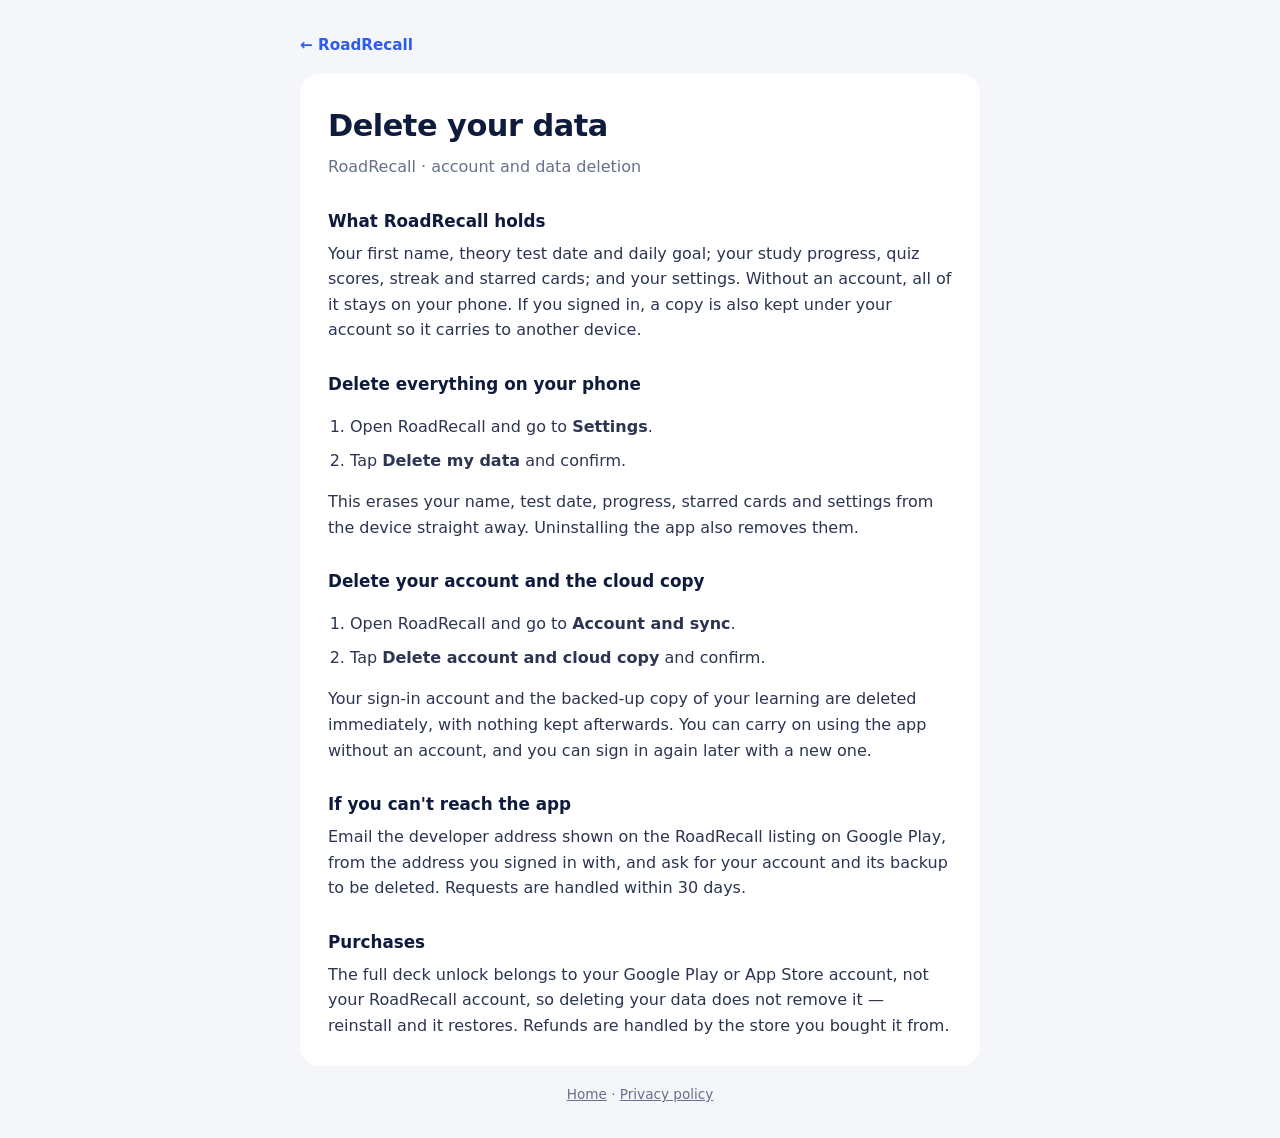
==== delete-data.html @ 9930de99 "RoadRecall site: privacy policy, data deletion and landing page Co-Authored-By: Claude Opus 5 (1M co" ====
<!doctype html>
<html lang="en">
<head>
<meta charset="utf-8">
<meta name="viewport" content="width=device-width, initial-scale=1">
<title>Delete your RoadRecall data</title>
<link rel="stylesheet" href="style.css">
</head>
<body>
<nav><a href="./">← RoadRecall</a></nav>
<main>
<h1>Delete your data</h1>
<p class="tag">RoadRecall · account and data deletion</p>
<h2>What RoadRecall holds</h2>
<p>Your first name, theory test date and daily goal; your study progress, quiz scores, streak and starred cards; and your settings. Without an account, all of it stays on your phone. If you signed in, a copy is also kept under your account so it carries to another device.</p>
<h2>Delete everything on your phone</h2>
<ol>
<li>Open RoadRecall and go to <strong>Settings</strong>.</li>
<li>Tap <strong>Delete my data</strong> and confirm.</li>
</ol>
<p>This erases your name, test date, progress, starred cards and settings from the device straight away. Uninstalling the app also removes them.</p>
<h2>Delete your account and the cloud copy</h2>
<ol>
<li>Open RoadRecall and go to <strong>Account and sync</strong>.</li>
<li>Tap <strong>Delete account and cloud copy</strong> and confirm.</li>
</ol>
<p>Your sign-in account and the backed-up copy of your learning are deleted immediately, with nothing kept afterwards. You can carry on using the app without an account, and you can sign in again later with a new one.</p>
<h2>If you can't reach the app</h2>
<p>Email the developer address shown on the RoadRecall listing on Google Play, from the address you signed in with, and ask for your account and its backup to be deleted. Requests are handled within 30 days.</p>
<h2>Purchases</h2>
<p>The full deck unlock belongs to your Google Play or App Store account, not your RoadRecall account, so deleting your data does not remove it — reinstall and it restores. Refunds are handled by the store you bought it from.</p>
</main>
<footer><a href="./">Home</a> · <a href="privacy.html">Privacy policy</a></footer>
</body>
</html>
---- style.css ----
:root {
  --bg: #F4F6FA;
  --card: #ffffff;
  --ink: #0E1B3D;
  --body: #2b3552;
  --muted: #66708A;
  --line: #E4E8F0;
  --blue: #2F5BEA;
}
@media (prefers-color-scheme: dark) {
  :root {
    --bg: #0B1020;
    --card: #141A2C;
    --ink: #F2F5FF;
    --body: #C9D0E4;
    --muted: #8A93AD;
    --line: #232B42;
    --blue: #6E8CFF;
  }
}
* { box-sizing: border-box; }
body {
  font-family: -apple-system, system-ui, "Segoe UI", Roboto, sans-serif;
  color: var(--ink); background: var(--bg);
  margin: 0; padding: 32px 16px; line-height: 1.6;
}
main {
  max-width: 680px; margin: 0 auto; background: var(--card);
  border-radius: 20px; padding: 28px;
}
h1 { margin: 0 0 4px; letter-spacing: -0.5px; font-size: 1.9rem; }
h2 { font-size: 1.05rem; margin: 28px 0 6px; }
p { margin: 0 0 12px; color: var(--body); }
p:last-child { margin-bottom: 0; }
.tag { color: var(--muted); margin: 0 0 8px; }
a { color: var(--blue); }
ol, ul { color: var(--body); padding-left: 22px; }
li { margin-bottom: 8px; }
nav { max-width: 680px; margin: 0 auto 16px; }
nav a { text-decoration: none; font-weight: 600; font-size: 0.95rem; }
footer {
  max-width: 680px; margin: 18px auto 0; color: var(--muted);
  font-size: 0.85rem; text-align: center;
}
footer a { color: var(--muted); }
.links { display: flex; flex-wrap: wrap; gap: 10px; margin-top: 18px; }
.links a {
  display: inline-block; padding: 10px 16px; border: 1px solid var(--line);
  border-radius: 999px; text-decoration: none; font-weight: 600;
}
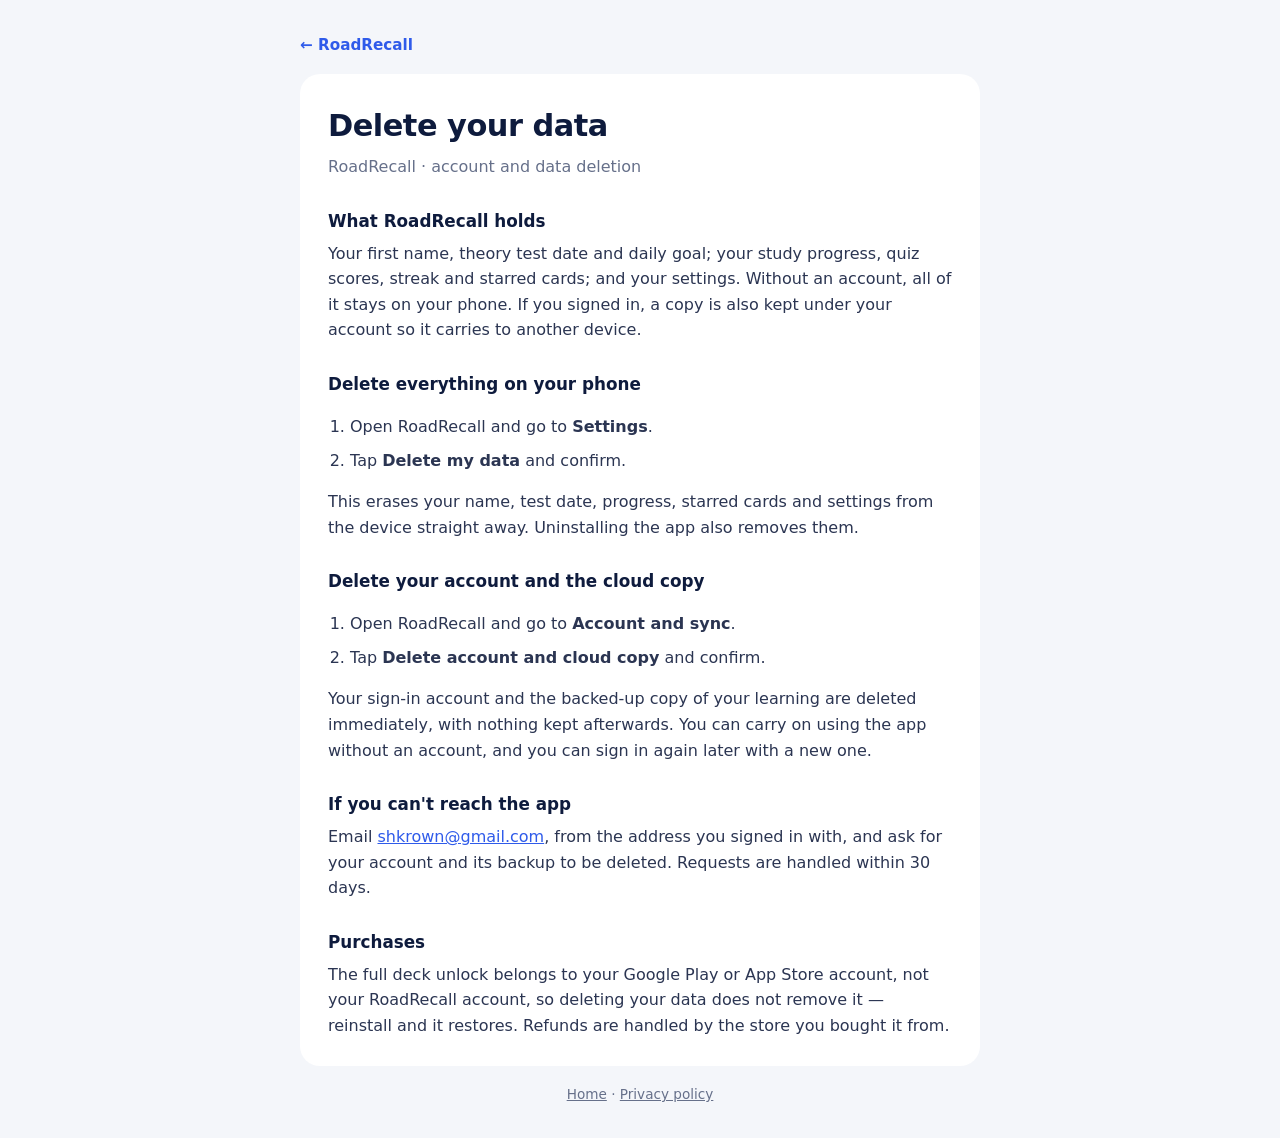
==== commit 120fd544: "Add the support address to the pages" ====
--- a/delete-data.html
+++ b/delete-data.html
@@ -26,7 +26,7 @@
 </ol>
 <p>Your sign-in account and the backed-up copy of your learning are deleted immediately, with nothing kept afterwards. You can carry on using the app without an account, and you can sign in again later with a new one.</p>
 <h2>If you can't reach the app</h2>
-<p>Email the developer address shown on the RoadRecall listing on Google Play, from the address you signed in with, and ask for your account and its backup to be deleted. Requests are handled within 30 days.</p>
+<p>Email <a href="mailto:shkrown@gmail.com">shkrown@gmail.com</a>, from the address you signed in with, and ask for your account and its backup to be deleted. Requests are handled within 30 days.</p>
 <h2>Purchases</h2>
 <p>The full deck unlock belongs to your Google Play or App Store account, not your RoadRecall account, so deleting your data does not remove it — reinstall and it restores. Refunds are handled by the store you bought it from.</p>
 </main>
